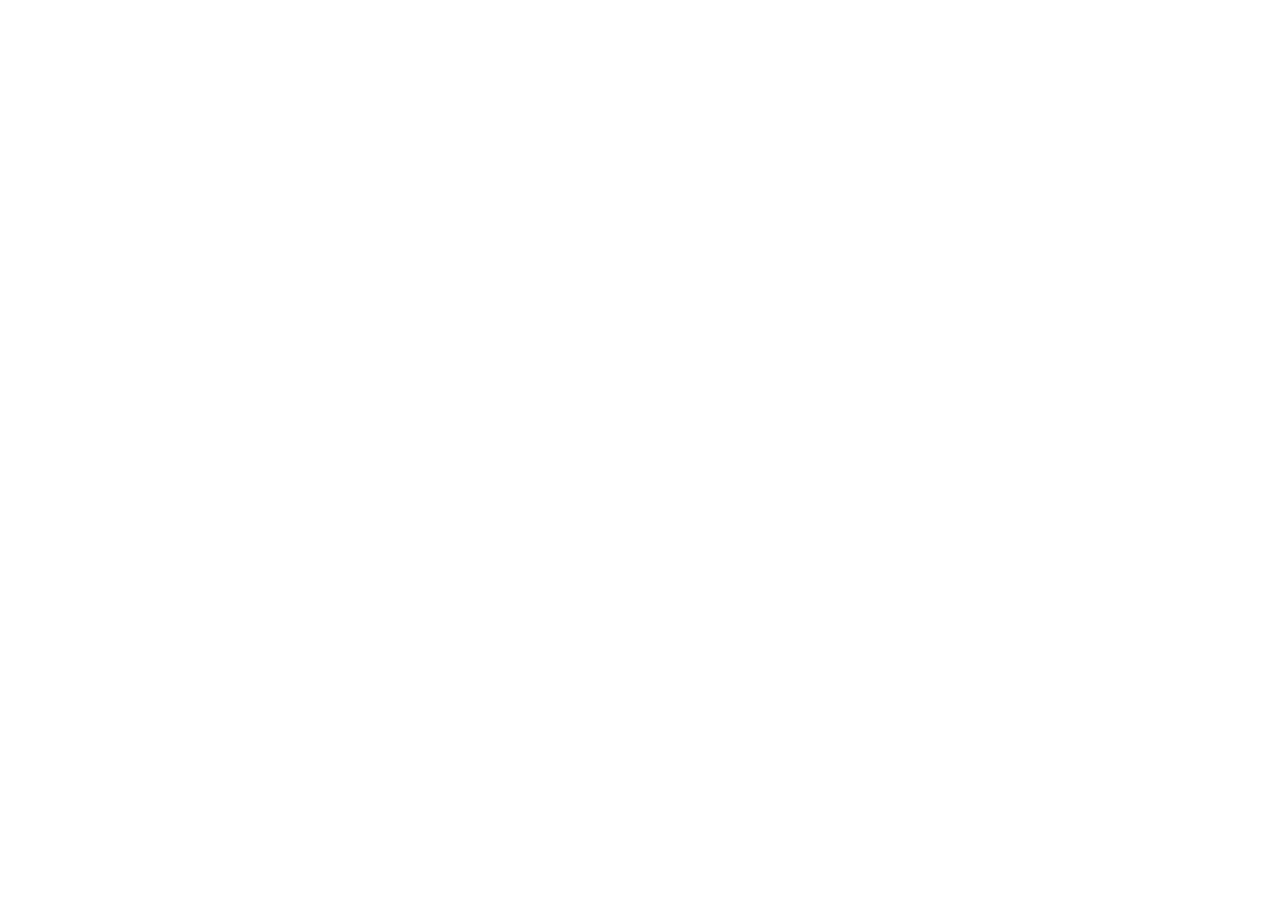
==== index.html @ 83677ac9 "Create index.html" ====
<!doctype html>
<html lang="kk">
<head>
<meta charset="utf-8">
<meta name="viewport" content="width=device-width, initial-scale=1">
<title>Kitap</title>
<link rel="preconnect" href="https://fonts.googleapis.com">
<link rel="preconnect" href="https://fonts.gstatic.com" crossorigin>
<link href="https://fonts.googleapis.com/css2?family=Noto+Sans:wght@400;600;700&family=Noto+Serif:wght@400;700&family=Noto+Serif+SC:wght@400;700&family=Scheherazade+New:wght@400;700&display=swap" rel="stylesheet">
<link rel="stylesheet" href="./css/app.css">
</head>
<body>
<div id="app"></div>
<script type="module" src="./js/app.js"></script>
</body>
</html>
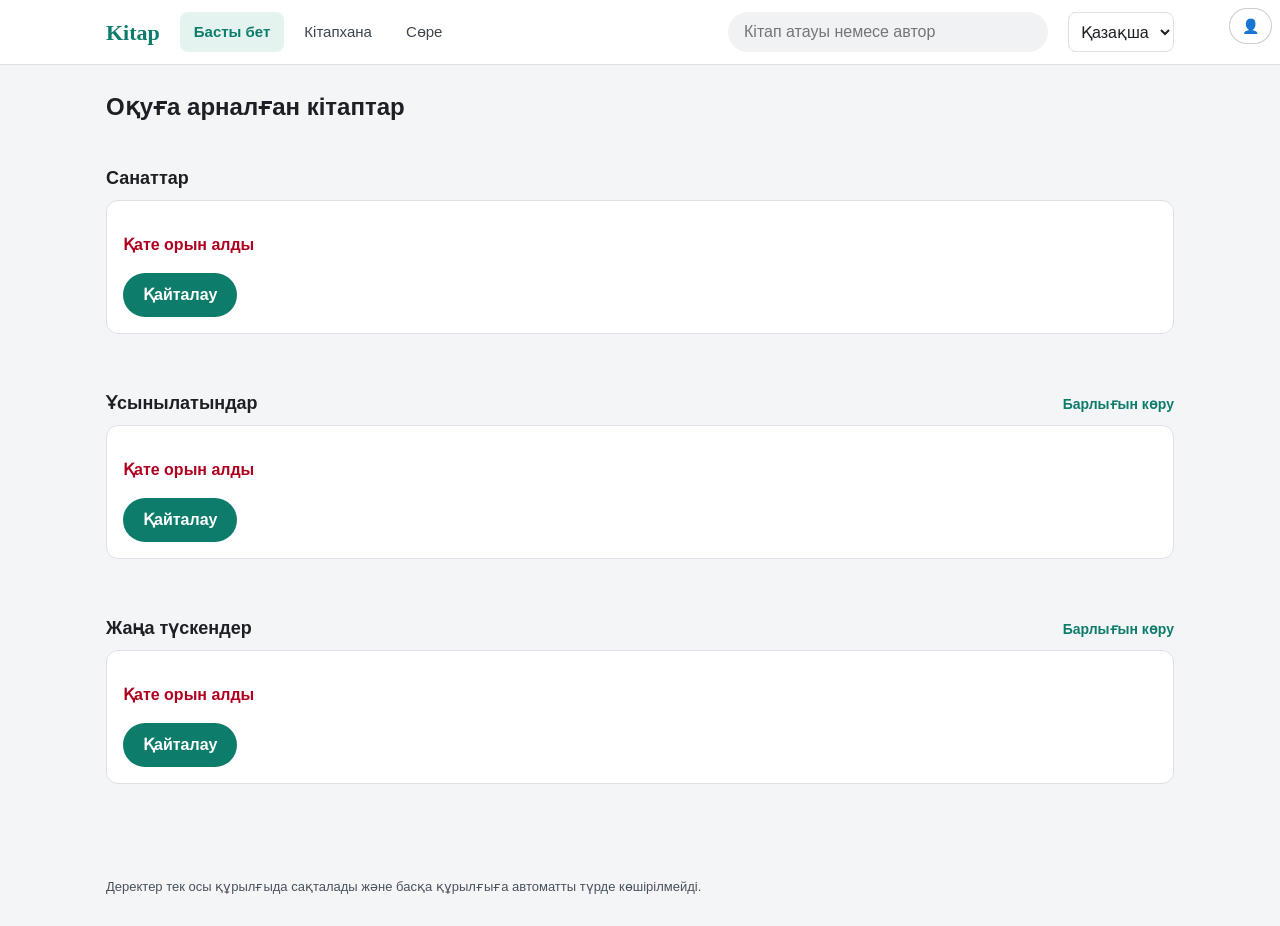
==== commit c83c1065: "Update index.html" ====
--- a/index.html
+++ b/index.html
@@ -12,5 +12,6 @@
 <body>
 <div id="app"></div>
 <script type="module" src="./js/app.js"></script>
+<script type="module" src="./js/auth.js"></script>
 </body>
 </html>
--- a/css/app.css
+++ b/css/app.css
@@ -0,0 +1,115 @@
+:root {
+  --bg: #f4f5f7;
+  --surface: #ffffff;
+  --ink: #1c2024;
+  --muted: #4a525a;
+  --line: #dde1e5;
+  --accent: #0e7c6b;
+  --accent-soft: #e4f3f0;
+  --tab-h: 60px;
+}
+* { box-sizing: border-box; }
+html { -webkit-text-size-adjust: 100%; }
+body {
+  margin: 0;
+  background: var(--bg);
+  color: var(--ink);
+  font-family: 'Noto Sans', 'Noto Sans SC', sans-serif;
+  line-height: 1.5;
+}
+a { color: inherit; text-decoration: none; }
+button, input, select { font: inherit; color: inherit; }
+
+/* ---- 顶栏 ---- */
+.topbar {
+  background: var(--surface);
+  border-block-end: 1px solid var(--line);
+  position: sticky;
+  inset-block-start: 0;
+  z-index: 10;
+}
+.topbar-in {
+  max-width: 1100px;
+  margin-inline: auto;
+  padding: 8px 16px;
+  min-height: 64px;
+  display: flex;
+  flex-wrap: wrap;
+  align-items: center;
+  gap: 8px 20px;
+}
+.brand { font-family: 'Noto Serif', serif; font-weight: 700; font-size: 22px; color: var(--accent); }
+.nav { display: flex; gap: 6px; }
+.nav a {
+  padding: 0 14px;
+  min-height: 40px;
+  display: flex;
+  align-items: center;
+  border-radius: 8px;
+  font-size: 15px;
+  color: #3d454d;
+}
+.nav a[aria-current="page"] { background: var(--accent-soft); color: var(--accent); font-weight: 600; }
+.search { flex: 1 1 200px; display: flex; justify-content: flex-end; }
+.search input {
+  width: 100%;
+  max-width: 320px;
+  min-height: 40px;
+  border: 0;
+  background: #f0f2f4;
+  border-radius: 20px;
+  padding-inline: 16px;
+  outline-offset: 2px;
+}
+.lang select {
+  min-height: 40px;
+  border: 1px solid var(--line);
+  border-radius: 8px;
+  background: var(--surface);
+  padding-inline: 8px;
+}
+
+/* ---- 内容 ---- */
+.view { max-width: 1100px; margin-inline: auto; padding: 24px 16px 32px; min-height: 60vh; }
+.view h1 { font-size: 24px; margin: 0 0 16px; }
+.view h2 { font-size: 18px; margin: 24px 0 8px; }
+.muted { color: var(--muted); }
+.card { background: var(--surface); border: 1px solid var(--line); border-radius: 12px; padding: 16px; margin-block-end: 12px; }
+.list { list-style: none; margin: 0; padding: 0; }
+.list li { padding: 10px 0; border-block-end: 1px solid var(--line); }
+.btn {
+  display: inline-flex; align-items: center; min-height: 44px; padding-inline: 20px;
+  border-radius: 22px; background: var(--accent); color: #fff; font-weight: 600; border: 0; cursor: pointer;
+}
+.ok { color: #0a6b3d; }
+.bad { color: #b00020; font-weight: 600; }
+.foot { max-width: 1100px; margin-inline: auto; padding: 16px; font-size: 13px; color: var(--muted); }
+
+/* ---- 手机底部标签栏 ---- */
+.tabbar { display: none; }
+@media (max-width: 720px) {
+  .nav { display: none; }
+  body { padding-block-end: calc(var(--tab-h) + env(safe-area-inset-bottom)); }
+  .tabbar {
+    display: flex;
+    position: fixed;
+    inset-inline: 0;
+    inset-block-end: 0;
+    background: var(--surface);
+    border-block-start: 1px solid var(--line);
+    padding-block-end: env(safe-area-inset-bottom);
+    z-index: 10;
+  }
+  .tabbar a {
+    flex: 1;
+    min-height: var(--tab-h);
+    display: flex;
+    flex-direction: column;
+    align-items: center;
+    justify-content: center;
+    gap: 2px;
+    font-size: 12px;
+    color: #3d454d;
+  }
+  .tabbar a[aria-current="page"] { color: var(--accent); font-weight: 600; }
+}
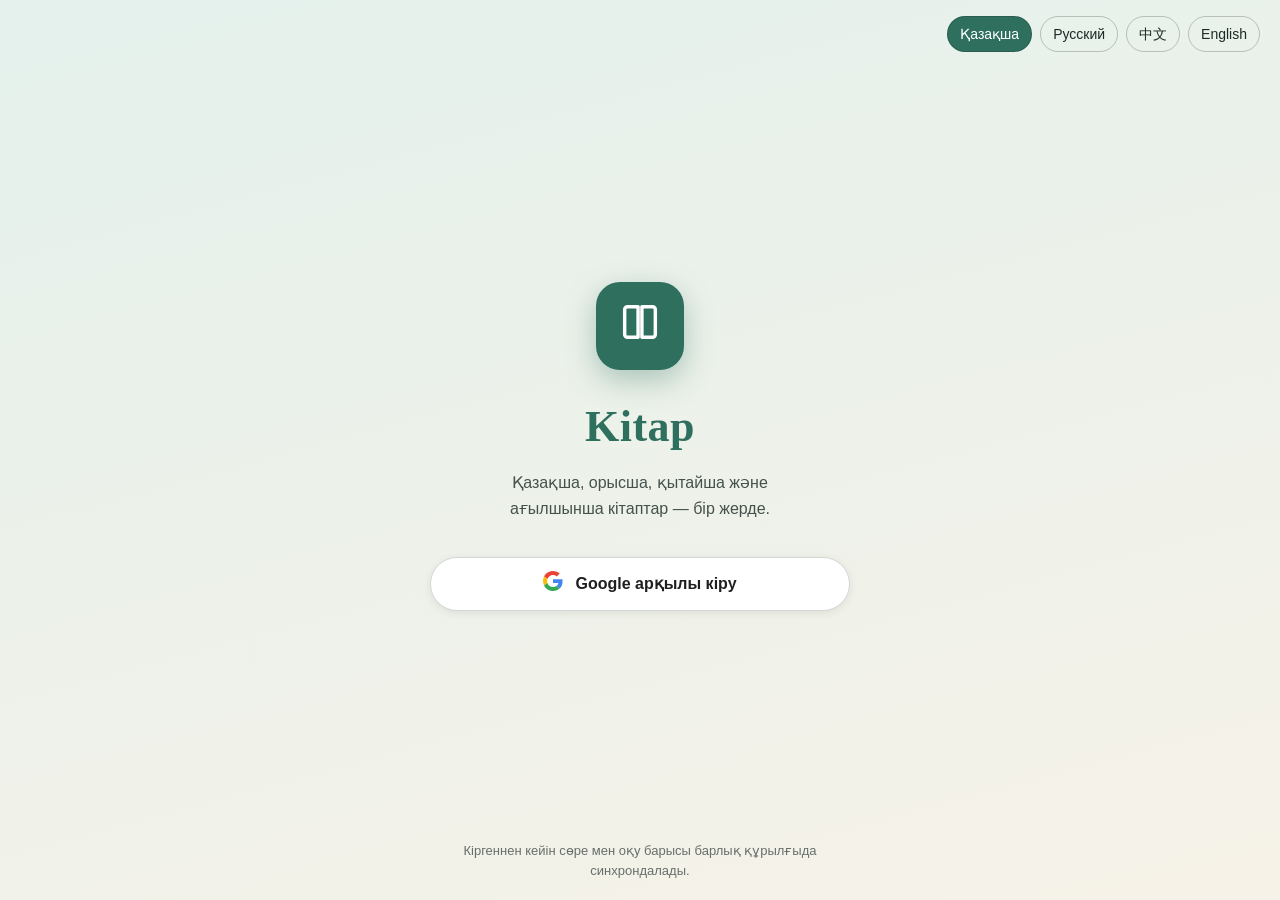
==== commit d645f47f: "Update index.html" ====
--- a/index.html
+++ b/index.html
@@ -4,6 +4,14 @@
 <meta charset="utf-8">
 <meta name="viewport" content="width=device-width, initial-scale=1">
 <title>Kitap</title>
+<meta name="theme-color" content="#2e6f5e">
+<link rel="manifest" href="/manifest.webmanifest">
+<link rel="icon" type="image/png" sizes="192x192" href="/icons/icon-192.png">
+<link rel="apple-touch-icon" href="/icons/apple-touch-icon.png">
+<meta name="apple-mobile-web-app-capable" content="yes">
+<meta name="mobile-web-app-capable" content="yes">
+<meta name="apple-mobile-web-app-title" content="Kitap">
+<meta name="apple-mobile-web-app-status-bar-style" content="default">
 <link rel="preconnect" href="https://fonts.googleapis.com">
 <link rel="preconnect" href="https://fonts.gstatic.com" crossorigin>
 <link href="https://fonts.googleapis.com/css2?family=Noto+Sans:wght@400;600;700&family=Noto+Serif:wght@400;700&family=Noto+Serif+SC:wght@400;700&family=Scheherazade+New:wght@400;700&display=swap" rel="stylesheet">
@@ -12,6 +20,5 @@
 <body>
 <div id="app"></div>
 <script type="module" src="./js/app.js"></script>
-<script type="module" src="./js/auth.js"></script>
 </body>
 </html>
